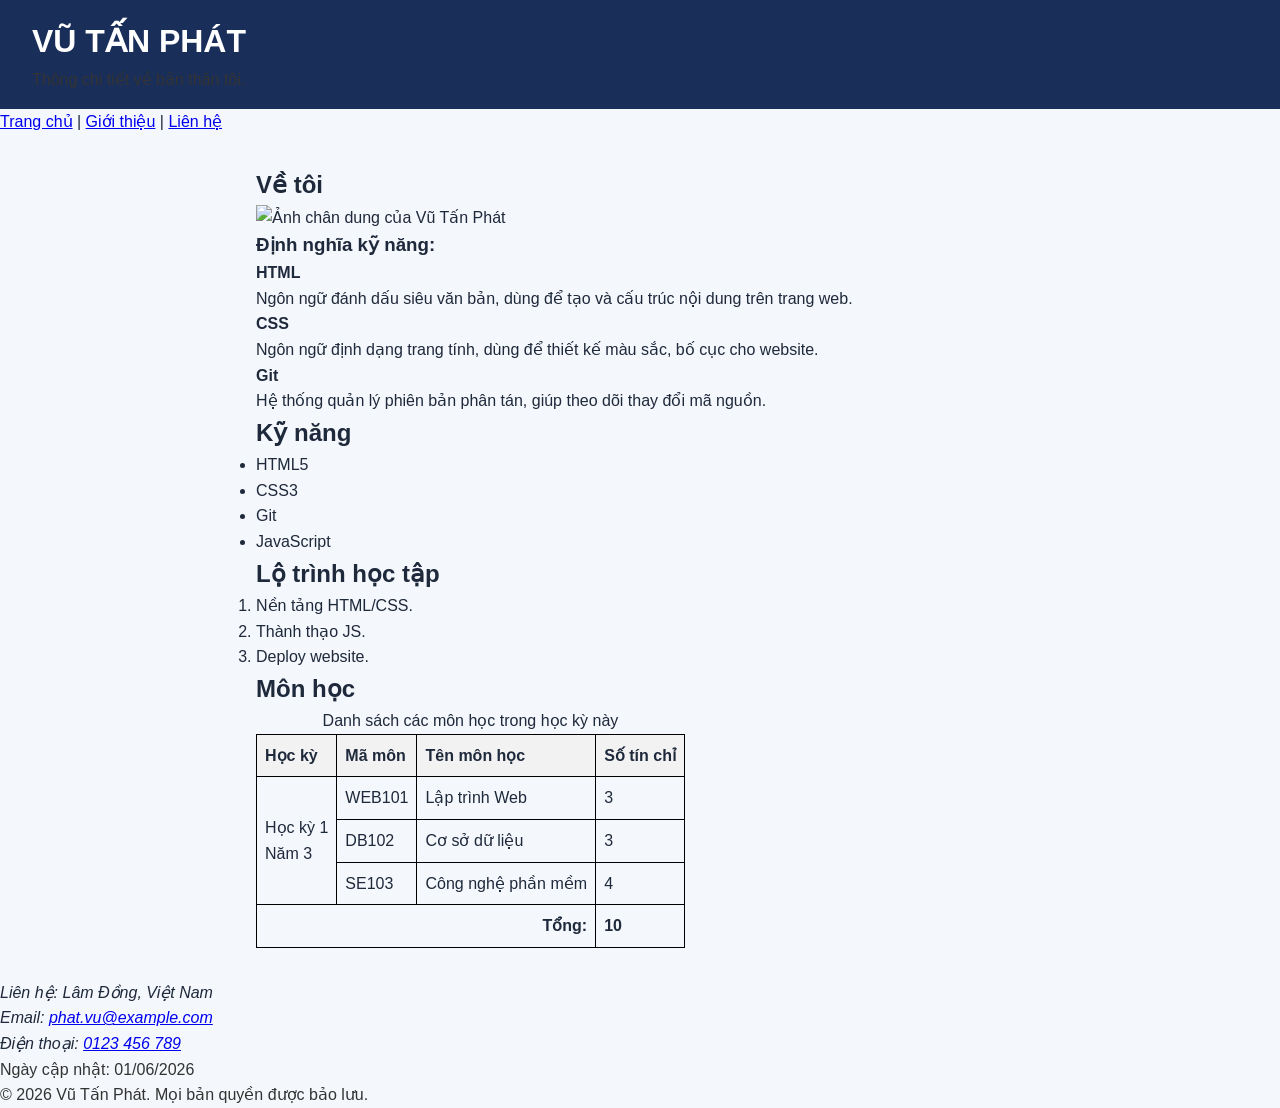
==== about.html @ 45227cbe "lab 2: Hoan thanh SEO, Form lien he va Accessibility" ====
<!doctype html>
<html lang="vi">
  <head>
    <meta charset="UTF-8" />
    <meta name="viewport" content="width=device-width, initial-scale=1.0" />
    <title>Vũ Tấn Phát - Giới thiệu | Kỹ năng và Lộ trình học</title>
    <meta
      name="description"
      content="Tìm hiểu thông tin chi tiết về Vũ Tấn Phát. Xem lộ trình học tập, danh sách các môn học, và các kỹ năng lập trình web cơ bản như HTML, CSS và JavaScript."
    />
    <link rel="stylesheet" href="css/style.css" />
    <style>
      table,
      th,
      td {
        border: 1px solid black;
        border-collapse: collapse;
        padding: 8px;
        text-align: left;
      }
      th {
        background-color: #f2f2f2;
      }
    </style>
  </head>
  <body>
    <header>
      <h1>VŨ TẤN PHÁT</h1>
      <p>Thông chi tiết về bản thân tôi.</p>
    </header>

    <nav>
      <a href="index.html">Trang chủ</a> | <a href="about.html">Giới thiệu</a> |
      <a href="contact.html">Liên hệ</a>
    </nav>

    <main>
      <section id="ve-toi">
        <h2>Về tôi</h2>
        <figure>
          <img
            src="https://scontent.fsgn2-5.fna.fbcdn.net/v/t39.30808-6/802899692_1606902617698205_6202861628995486895_n.jpg?stp=cp6_dst-jpg_tt6&cstp=mx1284x1284&ctp=s1284x1284&_nc_cat=104&ccb=1-7&_nc_sid=6ee11a&_nc_eui2=AeHCqiELWimkkeSDmb7WvgBqxhuvtmvxI07GG6-2a_EjTljcMFg1_4Dsqxi8wq9pmm6DboXlF7d1GoAWXwc0HDG7&_nc_ohc=7conEzEI2fQQ7kNvwGoawnP&_nc_oc=AdpBsmMNDt_tntIxTkjovd7gmeA9mmHbIYliLKSTZtPOdn82Wo-RplQvjJTsbqMIOxc&_nc_zt=23&_nc_ht=scontent.fsgn2-5.fna&_nc_gid=-3ZpWW2bYuNo3-mxASrMxw&_nc_ss=7b2a8&oh=00_AQKoQy2iJ5xnUVWiqcyzSdsV9aLwRqgUDAU3DSYdGc5pwg&oe=6AAD3E7E"
            alt="Ảnh chân dung của Vũ Tấn Phát"
            width="150"
            height="150"
          />
        </figure>

        <h3>Định nghĩa kỹ năng:</h3>
        <dl>
          <dt><strong>HTML</strong></dt>
          <dd>
            Ngôn ngữ đánh dấu siêu văn bản, dùng để tạo và cấu trúc nội dung
            trên trang web.
          </dd>

          <dt><strong>CSS</strong></dt>
          <dd>
            Ngôn ngữ định dạng trang tính, dùng để thiết kế màu sắc, bố cục cho
            website.
          </dd>

          <dt><strong>Git</strong></dt>
          <dd>
            Hệ thống quản lý phiên bản phân tán, giúp theo dõi thay đổi mã
            nguồn.
          </dd>
        </dl>
      </section>

      <section id="ky-nang">
        <h2>Kỹ năng</h2>
        <ul>
          <li>HTML5</li>
          <li>CSS3</li>
          <li>Git</li>
          <li>JavaScript</li>
        </ul>
      </section>
      <section id="lo-trinh-hoc-tap">
        <h2>Lộ trình học tập</h2>
        <ol>
          <li>Nền tảng HTML/CSS.</li>
          <li>Thành thạo JS.</li>
          <li>Deploy website.</li>
        </ol>
      </section>

      <section id="mon-hoc">
        <h2>Môn học</h2>
        <table>
          <caption>
            Danh sách các môn học trong học kỳ này
          </caption>
          <thead>
            <tr>
              <th>Học kỳ</th>
              <th>Mã môn</th>
              <th>Tên môn học</th>
              <th>Số tín chỉ</th>
            </tr>
          </thead>
          <tbody>
            <tr>
              <td rowspan="3">Học kỳ 1<br />Năm 3</td>
              <td>WEB101</td>
              <td>Lập trình Web</td>
              <td>3</td>
            </tr>
            <tr>
              <td>DB102</td>
              <td>Cơ sở dữ liệu</td>
              <td>3</td>
            </tr>
            <tr>
              <td>SE103</td>
              <td>Công nghệ phần mềm</td>
              <td>4</td>
            </tr>
          </tbody>
          <tfoot>
            <tr>
              <td colspan="3" style="text-align: right">
                <strong>Tổng:</strong>
              </td>
              <td><strong>10</strong></td>
            </tr>
          </tfoot>
        </table>
      </section>
    </main>

    <footer>
      <address>
        Liên hệ: Lâm Đồng, Việt Nam <br />
        Email: <a href="mailto:phat.vu@example.com">phat.vu@example.com</a>
        <br />
        Điện thoại: <a href="tel:+84123456789">0123 456 789</a>
      </address>
      <p>Ngày cập nhật: <time datetime="2026-06-01">01/06/2026</time></p>
      <p>&copy; 2026 Vũ Tấn Phát. Mọi bản quyền được bảo lưu.</p>
    </footer>
  </body>
</html>
---- css/style.css ----
* {
  box-sizing: border-box;
  margin: 0;
  padding: 0;
}

body {
  font-family: "Roboto", sans-serif;
  background-color: #f4f7fb;
  color: #1e293b;
  line-height: 1.6;
}

header {
  background-color: #1a2e5a;
  padding: 16px 32px;
  color: white;
}

main {
  max-width: 800px;
  margin: 0 auto;
  padding: 32px 16px;
}

.card {
  background: white;
  padding: 24px;
  border-radius: 8px;
  box-shadow: 0 2px 8px rgba(0, 0, 0, 0.1);
}

p {
  color: #333333;
  line-height: 1.6;
}

.highlight {
  background: #fef3c7;
  padding: 4px 8px;
}

#main-title {
  font-size: 2rem;
  color: #1a2e5a;
}

a:hover {
  color: #1d6fa4;
  text-decoration: none;
}
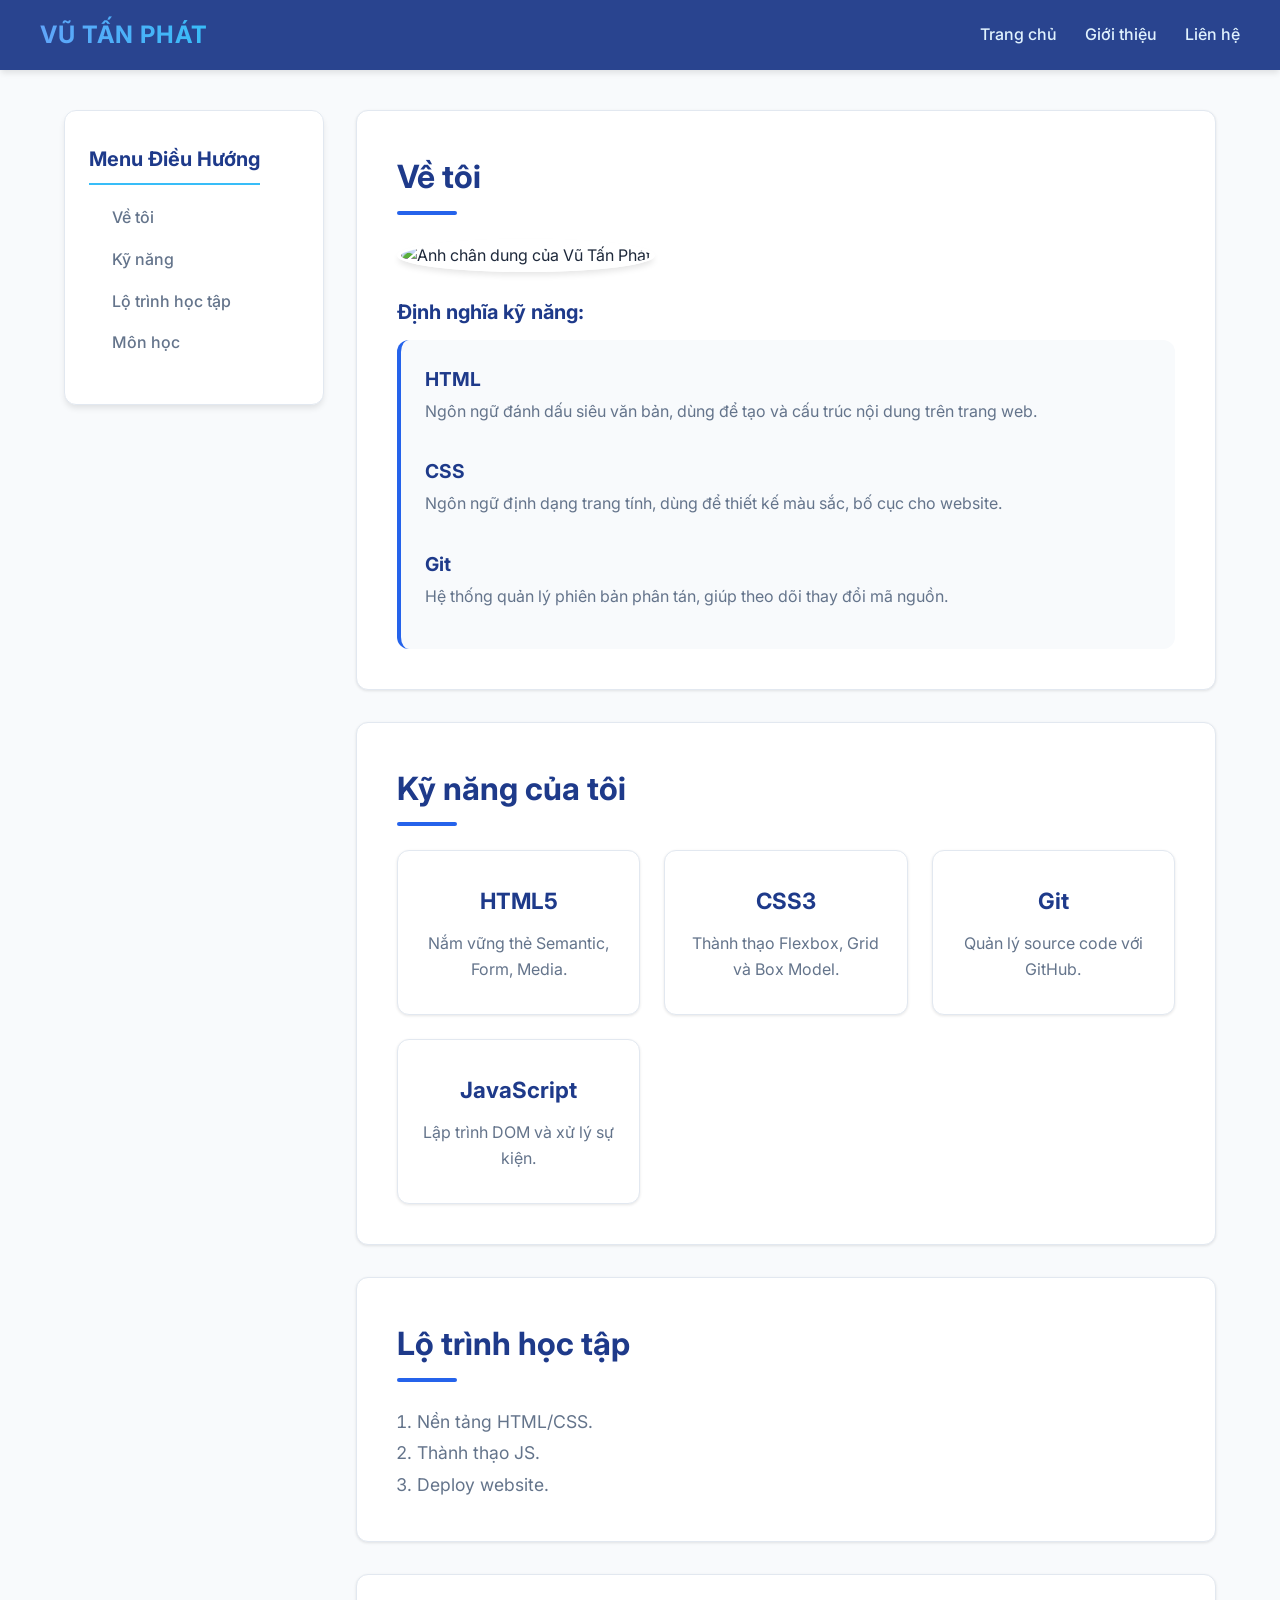
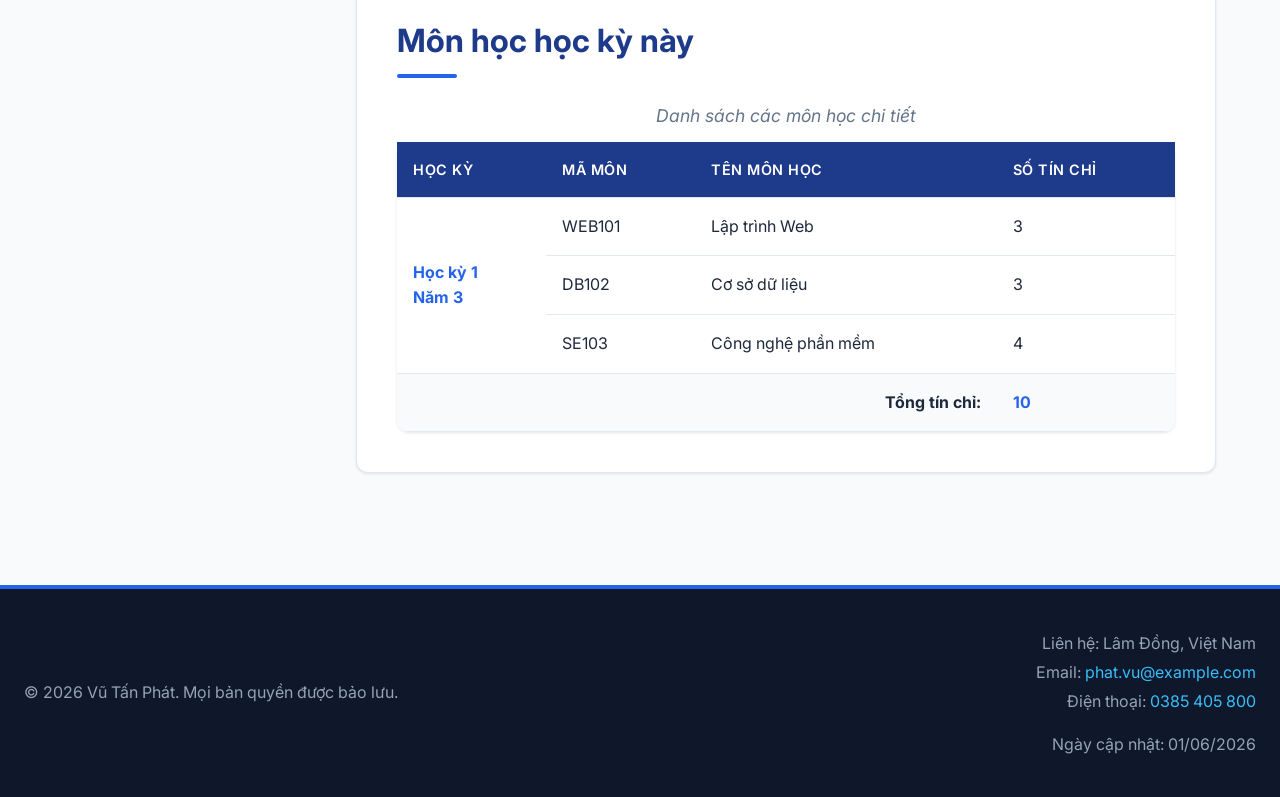
==== commit 22d2c241: "Commit lần đầu" ====
--- a/about.html
+++ b/about.html
@@ -6,139 +6,188 @@
     <title>Vũ Tấn Phát - Giới thiệu | Kỹ năng và Lộ trình học</title>
     <meta
       name="description"
-      content="Tìm hiểu thông tin chi tiết về Vũ Tấn Phát. Xem lộ trình học tập, danh sách các môn học, và các kỹ năng lập trình web cơ bản như HTML, CSS và JavaScript."
+      content="Tìm hiểu thông tin chi tiết về Vũ Tấn Phát."
+    />
+    <link
+      href="https://fonts.googleapis.com/css2?family=Inter:wght@400;500;700&display=swap"
+      rel="stylesheet"
     />
     <link rel="stylesheet" href="css/style.css" />
-    <style>
-      table,
-      th,
-      td {
-        border: 1px solid black;
-        border-collapse: collapse;
-        padding: 8px;
-        text-align: left;
-      }
-      th {
-        background-color: #f2f2f2;
-      }
-    </style>
   </head>
   <body>
     <header>
-      <h1>VŨ TẤN PHÁT</h1>
-      <p>Thông chi tiết về bản thân tôi.</p>
+      <div class="navbar">
+        <div class="logo">VŨ TẤN PHÁT</div>
+        <nav class="nav-links">
+          <a href="index.html">Trang chủ</a>
+          <a href="about.html">Giới thiệu</a>
+          <a href="contact.html">Liên hệ</a>
+        </nav>
+      </div>
     </header>
 
-    <nav>
-      <a href="index.html">Trang chủ</a> | <a href="about.html">Giới thiệu</a> |
-      <a href="contact.html">Liên hệ</a>
-    </nav>
+    <div class="page-layout">
+      <aside class="sidebar">
+        <h3>Menu Điều Hướng</h3>
+        <ul>
+          <li><a href="#ve-toi">Về tôi</a></li>
+          <li><a href="#ky-nang">Kỹ năng</a></li>
+          <li><a href="#lo-trinh-hoc-tap">Lộ trình học tập</a></li>
+          <li><a href="#mon-hoc">Môn học</a></li>
+        </ul>
+      </aside>
 
-    <main>
-      <section id="ve-toi">
-        <h2>Về tôi</h2>
-        <figure>
-          <img
-            src="https://scontent.fsgn2-5.fna.fbcdn.net/v/t39.30808-6/802899692_1606902617698205_6202861628995486895_n.jpg?stp=cp6_dst-jpg_tt6&cstp=mx1284x1284&ctp=s1284x1284&_nc_cat=104&ccb=1-7&_nc_sid=6ee11a&_nc_eui2=AeHCqiELWimkkeSDmb7WvgBqxhuvtmvxI07GG6-2a_EjTljcMFg1_4Dsqxi8wq9pmm6DboXlF7d1GoAWXwc0HDG7&_nc_ohc=7conEzEI2fQQ7kNvwGoawnP&_nc_oc=AdpBsmMNDt_tntIxTkjovd7gmeA9mmHbIYliLKSTZtPOdn82Wo-RplQvjJTsbqMIOxc&_nc_zt=23&_nc_ht=scontent.fsgn2-5.fna&_nc_gid=-3ZpWW2bYuNo3-mxASrMxw&_nc_ss=7b2a8&oh=00_AQKoQy2iJ5xnUVWiqcyzSdsV9aLwRqgUDAU3DSYdGc5pwg&oe=6AAD3E7E"
-            alt="Ảnh chân dung của Vũ Tấn Phát"
-            width="150"
-            height="150"
-          />
-        </figure>
+      <main>
+        <section id="ve-toi">
+          <h2>Về tôi</h2>
+          <figure>
+            <img
+              src="https://scontent.fsgn5-10.fna.fbcdn.net/v/t39.30808-6/809026780_1610025050719295_2912470922935376693_n.jpg?stp=dst-jpg_tt6&cstp=mx1154x1154&ctp=s1154x1154&_nc_cat=110&_nc_map=urlgen_bucketless&ccb=1-7&_nc_sid=6ee11a&_nc_eui2=AeFvdm_SkHN6KOF-M3bNv09nT3r7A5bYfBVPevsDlth8FVlMpeZRl8clqVoq2hHYH5bRMAPQf955OOcaXjWnUuEs&_nc_ohc=8yWr9vX6FNQQ7kNvwEB3k1Z&_nc_oc=AdpCMDr6mO9VHOatBVlO_hshJFVF6a4mQtM5u2XT4Xi0xnsye-_TINVo5NTPZPeI-nCX29QzF-AkYpcIbA8M-XJG&_nc_zt=23&_nc_ht=scontent.fsgn5-10.fna&_nc_gid=ha2gtLpmlAJrgb5my4OnKQ&_nc_ss=7b2a8&oh=00_AQOH9NePAgMN_-oeGTdU3dtwMyjQ3pDxljQfBFIJysHBRA&oe=6AD3689B"
+              alt="Ảnh chân dung của Vũ Tấn Phát"
+              width="150"
+              height="150"
+            />
+          </figure>
 
-        <h3>Định nghĩa kỹ năng:</h3>
-        <dl>
-          <dt><strong>HTML</strong></dt>
-          <dd>
-            Ngôn ngữ đánh dấu siêu văn bản, dùng để tạo và cấu trúc nội dung
-            trên trang web.
-          </dd>
+          <h3
+            style="
+              color: var(--primary-dark);
+              margin-bottom: 12px;
+              font-size: 1.25rem;
+            "
+          >
+            Định nghĩa kỹ năng:
+          </h3>
+          <dl>
+            <div>
+              <dt><strong>HTML</strong></dt>
+              <dd>
+                Ngôn ngữ đánh dấu siêu văn bản, dùng để tạo và cấu trúc nội dung
+                trên trang web.
+              </dd>
+            </div>
+            <div>
+              <dt><strong>CSS</strong></dt>
+              <dd>
+                Ngôn ngữ định dạng trang tính, dùng để thiết kế màu sắc, bố cục
+                cho website.
+              </dd>
+            </div>
+            <div>
+              <dt><strong>Git</strong></dt>
+              <dd>
+                Hệ thống quản lý phiên bản phân tán, giúp theo dõi thay đổi mã
+                nguồn.
+              </dd>
+            </div>
+          </dl>
+        </section>
 
-          <dt><strong>CSS</strong></dt>
-          <dd>
-            Ngôn ngữ định dạng trang tính, dùng để thiết kế màu sắc, bố cục cho
-            website.
-          </dd>
+        <section id="ky-nang">
+          <h2>Kỹ năng của tôi</h2>
+          <div class="skills-grid">
+            <div class="skill-card">
+              <h4>HTML5</h4>
+              <p>Nắm vững thẻ Semantic, Form, Media.</p>
+            </div>
+            <div class="skill-card">
+              <h4>CSS3</h4>
+              <p>Thành thạo Flexbox, Grid và Box Model.</p>
+            </div>
+            <div class="skill-card">
+              <h4>Git</h4>
+              <p>Quản lý source code với GitHub.</p>
+            </div>
+            <div class="skill-card">
+              <h4>JavaScript</h4>
+              <p>Lập trình DOM và xử lý sự kiện.</p>
+            </div>
+          </div>
+        </section>
 
-          <dt><strong>Git</strong></dt>
-          <dd>
-            Hệ thống quản lý phiên bản phân tán, giúp theo dõi thay đổi mã
-            nguồn.
-          </dd>
-        </dl>
-      </section>
+        <section id="lo-trinh-hoc-tap">
+          <h2>Lộ trình học tập</h2>
+          <ol
+            style="
+              padding-left: 20px;
+              color: var(--text-muted);
+              font-size: 1.1rem;
+              line-height: 1.8;
+            "
+          >
+            <li>Nền tảng HTML/CSS.</li>
+            <li>Thành thạo JS.</li>
+            <li>Deploy website.</li>
+          </ol>
+        </section>
 
-      <section id="ky-nang">
-        <h2>Kỹ năng</h2>
-        <ul>
-          <li>HTML5</li>
-          <li>CSS3</li>
-          <li>Git</li>
-          <li>JavaScript</li>
-        </ul>
-      </section>
-      <section id="lo-trinh-hoc-tap">
-        <h2>Lộ trình học tập</h2>
-        <ol>
-          <li>Nền tảng HTML/CSS.</li>
-          <li>Thành thạo JS.</li>
-          <li>Deploy website.</li>
-        </ol>
-      </section>
-
-      <section id="mon-hoc">
-        <h2>Môn học</h2>
-        <table>
-          <caption>
-            Danh sách các môn học trong học kỳ này
-          </caption>
-          <thead>
-            <tr>
-              <th>Học kỳ</th>
-              <th>Mã môn</th>
-              <th>Tên môn học</th>
-              <th>Số tín chỉ</th>
-            </tr>
-          </thead>
-          <tbody>
-            <tr>
-              <td rowspan="3">Học kỳ 1<br />Năm 3</td>
-              <td>WEB101</td>
-              <td>Lập trình Web</td>
-              <td>3</td>
-            </tr>
-            <tr>
-              <td>DB102</td>
-              <td>Cơ sở dữ liệu</td>
-              <td>3</td>
-            </tr>
-            <tr>
-              <td>SE103</td>
-              <td>Công nghệ phần mềm</td>
-              <td>4</td>
-            </tr>
-          </tbody>
-          <tfoot>
-            <tr>
-              <td colspan="3" style="text-align: right">
-                <strong>Tổng:</strong>
-              </td>
-              <td><strong>10</strong></td>
-            </tr>
-          </tfoot>
-        </table>
-      </section>
-    </main>
+        <section id="mon-hoc">
+          <h2>Môn học học kỳ này</h2>
+          <table>
+            <caption>
+              Danh sách các môn học chi tiết
+            </caption>
+            <thead>
+              <tr>
+                <th>Học kỳ</th>
+                <th>Mã môn</th>
+                <th>Tên môn học</th>
+                <th>Số tín chỉ</th>
+              </tr>
+            </thead>
+            <tbody>
+              <tr>
+                <td
+                  rowspan="3"
+                  style="
+                    vertical-align: middle;
+                    font-weight: bold;
+                    color: var(--primary-color);
+                  "
+                >
+                  Học kỳ 1<br />Năm 3
+                </td>
+                <td>WEB101</td>
+                <td>Lập trình Web</td>
+                <td>3</td>
+              </tr>
+              <tr>
+                <td>DB102</td>
+                <td>Cơ sở dữ liệu</td>
+                <td>3</td>
+              </tr>
+              <tr>
+                <td>SE103</td>
+                <td>Công nghệ phần mềm</td>
+                <td>4</td>
+              </tr>
+            </tbody>
+            <tfoot>
+              <tr>
+                <td colspan="3" style="text-align: right">
+                  <strong>Tổng tín chỉ:</strong>
+                </td>
+                <td style="color: var(--primary-color)"><strong>10</strong></td>
+              </tr>
+            </tfoot>
+          </table>
+        </section>
+      </main>
+    </div>
 
     <footer>
-      <address>
-        Liên hệ: Lâm Đồng, Việt Nam <br />
-        Email: <a href="mailto:phat.vu@example.com">phat.vu@example.com</a>
-        <br />
-        Điện thoại: <a href="tel:+84123456789">0123 456 789</a>
-      </address>
-      <p>Ngày cập nhật: <time datetime="2026-06-01">01/06/2026</time></p>
-      <p>&copy; 2026 Vũ Tấn Phát. Mọi bản quyền được bảo lưu.</p>
+      <div class="footer-left">
+        <p>&copy; 2026 Vũ Tấn Phát. Mọi bản quyền được bảo lưu.</p>
+      </div>
+      <div class="footer-right">
+        <address>
+          Liên hệ: Lâm Đồng, Việt Nam <br />
+          Email: <a href="mailto:phat1st07@gmail.com">phat.vu@example.com</a
+          ><br />
+          Điện thoại: <a href="tel:+84123456789">0385 405 800</a>
+        </address>
+        <p>Ngày cập nhật: <time datetime="2026-06-01">01/06/2026</time></p>
+      </div>
     </footer>
   </body>
 </html>
--- a/css/style.css
+++ b/css/style.css
@@ -1,51 +1,467 @@
-* {
+/* ================= THIẾT LẬP CƠ BẢN (BIẾN MÀU & FONT) ================= */
+:root {
+  --primary-color: #2563eb;
+  --primary-dark: #1e3a8a;
+  --accent-color: #38bdf8;
+  --text-main: #1e293b;
+  --text-muted: #64748b;
+  --bg-body: #f8fafc;
+  --bg-card: #ffffff;
+  --border-color: #e2e8f0;
+  --shadow-sm: 0 1px 3px rgba(0, 0, 0, 0.1);
+  --shadow-md: 0 4px 6px -1px rgba(0, 0, 0, 0.1);
+  --shadow-lg: 0 10px 15px -3px rgba(0, 0, 0, 0.1);
+  --shadow-hover:
+    0 20px 25px -5px rgba(0, 0, 0, 0.1), 0 8px 10px -6px rgba(0, 0, 0, 0.1);
+  --radius-md: 12px;
+  --radius-lg: 16px;
+  --transition: all 0.3s cubic-bezier(0.4, 0, 0.2, 1);
+}
+
+*,
+*::before,
+*::after {
   box-sizing: border-box;
   margin: 0;
   padding: 0;
 }
 
 body {
-  font-family: "Roboto", sans-serif;
-  background-color: #f4f7fb;
-  color: #1e293b;
+  font-family:
+    "Inter",
+    system-ui,
+    -apple-system,
+    sans-serif;
+  background-color: var(--bg-body);
+  color: var(--text-main);
   line-height: 1.6;
-}
-
+  -webkit-font-smoothing: antialiased;
+}
+
+/* ================= HEADER & NAVBAR ================= */
 header {
-  background-color: #1a2e5a;
+  background: rgba(30, 58, 138, 0.95);
+  backdrop-filter: blur(10px);
+  position: sticky;
+  top: 0;
+  z-index: 1000;
   padding: 16px 32px;
+  box-shadow: var(--shadow-md);
   color: white;
 }
 
-main {
-  max-width: 800px;
+.navbar {
+  display: flex;
+  justify-content: space-between;
+  align-items: center;
+  max-width: 1200px;
   margin: 0 auto;
-  padding: 32px 16px;
-}
-
-.card {
-  background: white;
+}
+
+.logo {
+  font-size: 1.5rem;
+  font-weight: 700;
+  letter-spacing: 1px;
+  background: linear-gradient(to right, #60a5fa, #38bdf8);
+  -webkit-background-clip: text;
+  -webkit-text-fill-color: transparent;
+}
+
+.nav-links a,
+header nav a {
+  color: #e0f2fe;
+  margin-left: 24px;
+  text-decoration: none;
+  font-weight: 500;
+  font-size: 1rem;
+  position: relative;
+  transition: var(--transition);
+}
+
+.nav-links a:hover,
+header nav a:hover {
+  color: #ffffff;
+}
+
+.nav-links a::after,
+header nav a::after {
+  content: "";
+  position: absolute;
+  width: 0;
+  height: 2px;
+  bottom: -4px;
+  left: 0;
+  background-color: var(--accent-color);
+  transition: var(--transition);
+}
+
+.nav-links a:hover::after,
+header nav a:hover::after {
+  width: 100%;
+}
+
+/* ================= HERO SECTION (TRANG CHỦ) ================= */
+.hero {
+  text-align: center;
+  padding: 80px 24px;
+  background: linear-gradient(135deg, #1e3a8a 0%, #2563eb 100%);
+  color: white;
+  border-radius: var(--radius-lg);
+  margin: 32px auto;
+  max-width: 1100px;
+  box-shadow: var(--shadow-lg);
+}
+
+.hero h2 {
+  font-size: 3rem;
+  margin-bottom: 16px;
+  font-weight: 700;
+}
+
+.hero p {
+  font-size: 1.25rem;
+  color: #bae6fd;
+  margin-bottom: 32px;
+}
+
+.btn-primary {
+  display: inline-block;
+  background-color: #f8fafc;
+  color: var(--primary-color);
+  padding: 12px 32px;
+  border-radius: 50px;
+  text-decoration: none;
+  font-weight: 700;
+  font-size: 1.1rem;
+  transition: var(--transition);
+  box-shadow: var(--shadow-md);
+}
+
+.btn-primary:hover {
+  transform: translateY(-3px);
+  box-shadow: var(--shadow-hover);
+  background-color: var(--accent-color);
+  color: white;
+}
+
+/* ================= LAYOUT & SIDEBAR ================= */
+.page-layout {
+  display: grid;
+  grid-template-columns: 1fr;
+  gap: 32px;
+  max-width: 1200px;
+  margin: 0 auto;
+  padding: 40px 24px;
+}
+
+.sidebar {
+  display: none;
+  background: var(--bg-card);
+  padding: 32px 24px;
+  border-radius: var(--radius-md);
+  box-shadow: var(--shadow-md);
+  align-self: start;
+  position: sticky;
+  top: 100px;
+  border: 1px solid var(--border-color);
+}
+
+.sidebar h3 {
+  color: var(--primary-dark);
+  margin-bottom: 20px;
+  font-size: 1.25rem;
+  border-bottom: 2px solid var(--accent-color);
+  padding-bottom: 8px;
+  display: inline-block;
+}
+
+.sidebar ul {
+  list-style: none;
+}
+
+.sidebar ul li {
+  margin-bottom: 16px;
+}
+
+.sidebar ul li a {
+  text-decoration: none;
+  color: var(--text-muted);
+  font-weight: 500;
+  display: flex;
+  align-items: center;
+  transition: var(--transition);
+}
+
+.sidebar ul li a::before {
+  content: "→";
+  margin-right: 8px;
+  opacity: 0;
+  transform: translateX(-10px);
+  transition: var(--transition);
+  color: var(--primary-color);
+}
+
+.sidebar ul li a:hover {
+  color: var(--primary-color);
+  transform: translateX(5px);
+}
+
+.sidebar ul li a:hover::before {
+  opacity: 1;
+  transform: translateX(0);
+}
+
+/* ================= BỐ CỤC CHÍNH (MAIN CONTENT) ================= */
+main section {
+  background: var(--bg-card);
+  padding: 40px;
+  border-radius: var(--radius-md);
+  box-shadow: var(--shadow-sm);
+  margin-bottom: 32px;
+  border: 1px solid var(--border-color);
+  transition: var(--transition);
+}
+
+main section:hover {
+  box-shadow: var(--shadow-md);
+}
+
+main section h2 {
+  color: var(--primary-dark);
+  font-size: 2rem;
+  margin-bottom: 24px;
+  position: relative;
+  padding-bottom: 12px;
+}
+
+main section h2::after {
+  content: "";
+  position: absolute;
+  left: 0;
+  bottom: 0;
+  height: 4px;
+  width: 60px;
+  background: var(--primary-color);
+  border-radius: 2px;
+}
+
+/* Hình ảnh chân dung */
+figure img {
+  border-radius: 50%;
+  border: 4px solid white;
+  box-shadow: var(--shadow-md);
+  transition: var(--transition);
+  margin-bottom: 24px;
+}
+
+figure img:hover {
+  transform: scale(1.05) rotate(3deg);
+  box-shadow: var(--shadow-hover);
+}
+
+/* ================= GRID & CARDS (KỸ NĂNG) ================= */
+.cards-grid,
+.skills-grid {
+  display: grid;
+  grid-template-columns: repeat(auto-fill, minmax(240px, 1fr));
+  gap: 24px;
+  margin-top: 24px;
+}
+
+.card,
+.skill-card {
+  background: var(--bg-card);
+  padding: 32px 24px;
+  border-radius: var(--radius-md);
+  border: 1px solid var(--border-color);
+  box-shadow: var(--shadow-sm);
+  text-align: center;
+  transition: var(--transition);
+  position: relative;
+  overflow: hidden;
+}
+
+.card::before,
+.skill-card::before {
+  content: "";
+  position: absolute;
+  top: 0;
+  left: 0;
+  width: 100%;
+  height: 4px;
+  background: linear-gradient(
+    to right,
+    var(--primary-color),
+    var(--accent-color)
+  );
+  transform: scaleX(0);
+  transition: var(--transition);
+  transform-origin: left;
+}
+
+.card:hover::before,
+.skill-card:hover::before {
+  transform: scaleX(1);
+}
+
+.card:hover,
+.skill-card:hover {
+  transform: translateY(-8px);
+  box-shadow: var(--shadow-hover);
+}
+
+.card h3,
+.skill-card h4 {
+  color: var(--primary-dark);
+  margin-bottom: 12px;
+  font-size: 1.4rem;
+}
+
+.card p,
+.skill-card p {
+  color: var(--text-muted);
+  font-size: 1rem;
+}
+
+/* ================= BẢNG (TABLE MÔN HỌC) ================= */
+table {
+  width: 100%;
+  border-collapse: collapse;
+  margin-top: 16px;
+  background-color: var(--bg-card);
+  border-radius: var(--radius-md);
+  overflow: hidden;
+  box-shadow: var(--shadow-sm);
+}
+
+table caption {
+  font-size: 1.1rem;
+  color: var(--text-muted);
+  margin-bottom: 12px;
+  font-style: italic;
+}
+
+th,
+td {
+  padding: 16px;
+  text-align: left;
+  border-bottom: 1px solid var(--border-color);
+}
+
+th {
+  background-color: var(--primary-dark);
+  color: white;
+  font-weight: 600;
+  text-transform: uppercase;
+  font-size: 0.9rem;
+  letter-spacing: 0.5px;
+}
+
+tbody tr {
+  transition: var(--transition);
+}
+
+tbody tr:hover {
+  background-color: #f1f5f9;
+}
+
+tfoot {
+  background-color: #f8fafc;
+  font-weight: 700;
+}
+
+/* ================= ĐỊNH NGHĨA KỸ NĂNG (DL, DT, DD) ================= */
+dl {
+  display: grid;
+  grid-template-columns: 1fr;
+  gap: 16px;
+  background: #f8fafc;
   padding: 24px;
-  border-radius: 8px;
-  box-shadow: 0 2px 8px rgba(0, 0, 0, 0.1);
-}
-
-p {
-  color: #333333;
-  line-height: 1.6;
-}
-
-.highlight {
-  background: #fef3c7;
-  padding: 4px 8px;
-}
-
-#main-title {
-  font-size: 2rem;
-  color: #1a2e5a;
-}
-
-a:hover {
-  color: #1d6fa4;
+  border-radius: var(--radius-md);
+  border-left: 4px solid var(--primary-color);
+}
+
+dt {
+  font-size: 1.2rem;
+  color: var(--primary-dark);
+  margin-bottom: 4px;
+}
+
+dd {
+  color: var(--text-muted);
+  margin-left: 0;
+  margin-bottom: 16px;
+}
+
+/* ================= FOOTER ================= */
+footer {
+  background: #0f172a;
+  color: #94a3b8;
+  padding: 40px 24px;
+  margin-top: 40px;
+  display: flex;
+  flex-wrap: wrap;
+  justify-content: space-between;
+  align-items: center;
+  border-top: 4px solid var(--primary-color);
+}
+
+footer address {
+  font-style: normal;
+  margin-bottom: 16px;
+  line-height: 1.8;
+}
+
+footer a {
+  color: var(--accent-color);
   text-decoration: none;
-}
+  transition: var(--transition);
+}
+
+footer a:hover {
+  color: white;
+  text-decoration: underline;
+}
+
+.footer-left,
+.footer-right {
+  flex: 1;
+  min-width: 250px;
+}
+
+.footer-right {
+  text-align: right;
+}
+
+/* ================= RESPONSIVE ================= */
+@media (min-width: 768px) {
+  .page-layout {
+    grid-template-columns: 260px 1fr;
+    grid-template-areas: "sidebar main";
+  }
+  .sidebar {
+    display: block;
+    grid-area: sidebar;
+  }
+  main {
+    grid-area: main;
+  }
+}
+
+@media (max-width: 767px) {
+  .navbar {
+    flex-direction: column;
+    gap: 16px;
+  }
+  .hero h2 {
+    font-size: 2rem;
+  }
+  footer {
+    flex-direction: column;
+    text-align: center;
+    gap: 24px;
+  }
+  .footer-right {
+    text-align: center;
+  }
+}
